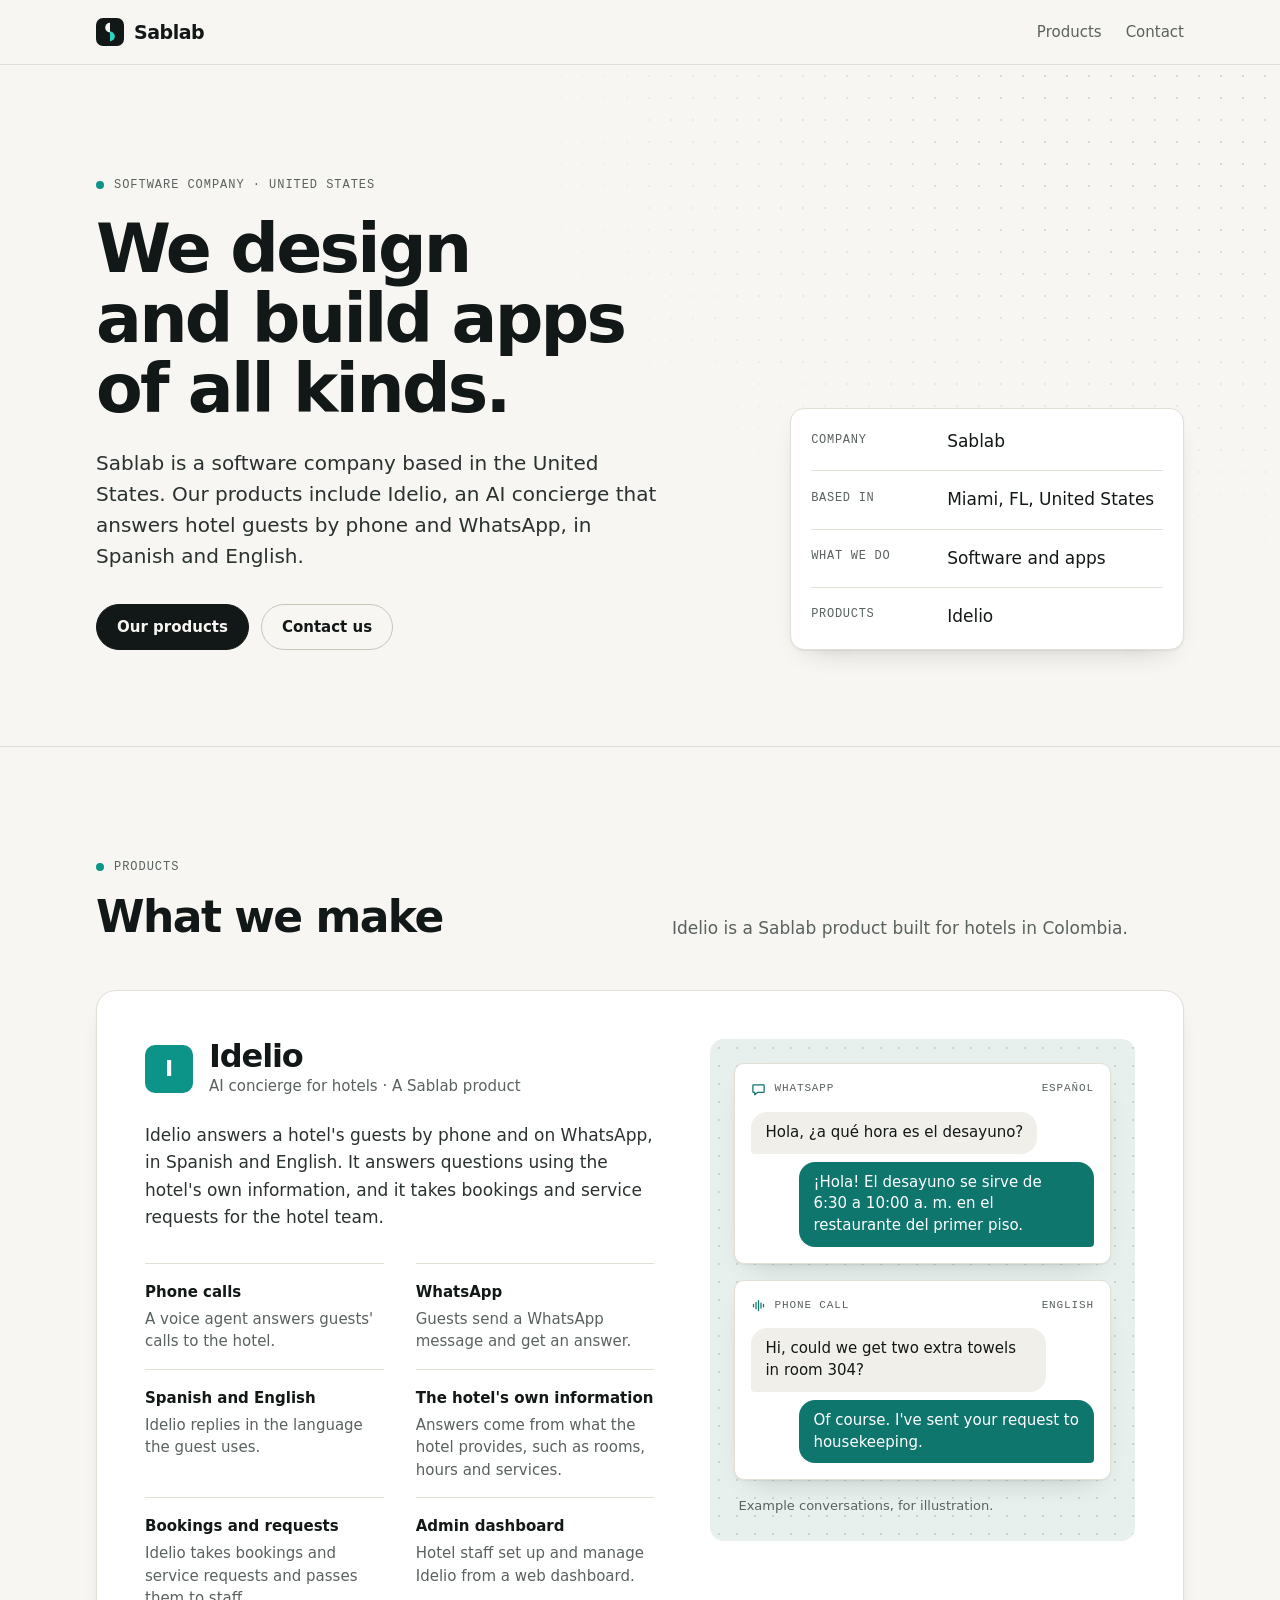
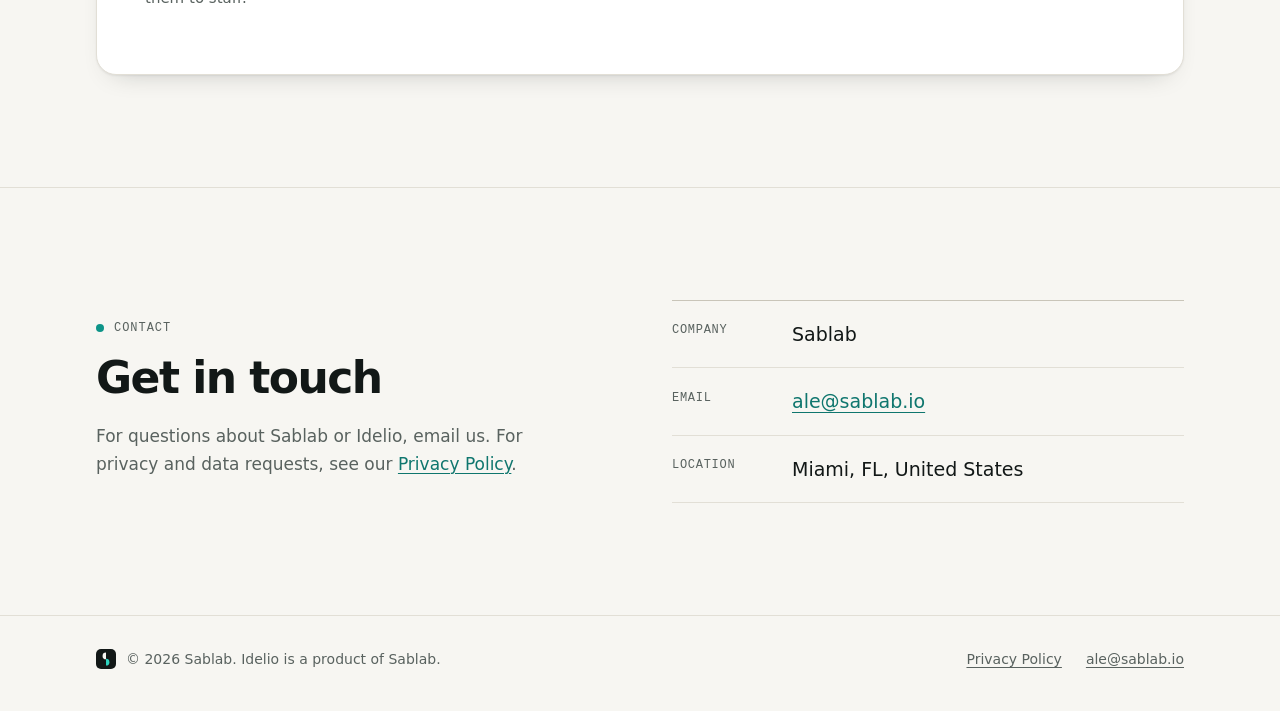
==== index.html @ 77390fae "feature: add sablab placeholder site" ====
<!doctype html>
<html lang="en">
<head>
  <meta charset="utf-8">
  <meta name="viewport" content="width=device-width, initial-scale=1">
  <title>Sablab | Software company</title>
  <meta name="description" content="Sablab is a software company based in the United States that designs and builds apps. Our products include Idelio, an AI concierge for hotels.">
  <link rel="canonical" href="https://sablab.io/">
  <meta name="color-scheme" content="light dark">
  <meta name="theme-color" content="#f7f6f2" media="(prefers-color-scheme: light)">
  <meta name="theme-color" content="#0d1211" media="(prefers-color-scheme: dark)">
  <meta property="og:type" content="website">
  <meta property="og:site_name" content="Sablab">
  <meta property="og:title" content="Sablab | Software company">
  <meta property="og:description" content="Sablab is a software company based in the United States that designs and builds apps. Our products include Idelio, an AI concierge for hotels.">
  <meta property="og:url" content="https://sablab.io/">
  <link rel="icon" href="favicon.svg" type="image/svg+xml">
  <link rel="stylesheet" href="styles.css">
</head>
<body>
  <a class="skip-link" href="#main">Skip to content</a>

  <header class="site-header">
    <div class="wrap header-inner">
      <a class="brand" href="index.html">
        <svg class="brand-mark" viewBox="0 0 32 32" aria-hidden="true" focusable="false">
          <rect class="mark-tile" width="32" height="32" rx="8"/>
          <path class="mark-top" d="M16 5.5a5.5 5.5 0 0 0 0 11z"/>
          <path class="mark-bottom" d="M16 15.5a5.5 5.5 0 0 1 0 11z"/>
        </svg>
        <span>Sablab</span>
      </a>
      <nav aria-label="Main">
        <ul class="nav-list">
          <li><a href="#idelio">Products</a></li>
          <li><a href="#contact">Contact</a></li>
        </ul>
      </nav>
    </div>
  </header>

  <main id="main">
    <section class="hero" aria-labelledby="hero-title">
      <div class="wrap hero-grid">
        <div>
          <p class="eyebrow">Software company · United States</p>
          <h1 id="hero-title">We design and build apps of all kinds.</h1>
          <p class="lede">Sablab is a software company based in the United States. Our products include Idelio, an AI concierge that answers hotel guests by phone and WhatsApp, in Spanish and English.</p>
          <div class="actions">
            <a class="button" href="#idelio">Our products</a>
            <a class="button button-quiet" href="#contact">Contact us</a>
          </div>
        </div>

        <dl class="facts" aria-label="Company details">
          <div><dt>Company</dt><dd>Sablab</dd></div>
          <div><dt>Based in</dt><dd>Miami, FL, United States</dd></div>
          <div><dt>What we do</dt><dd>Software and apps</dd></div>
          <div><dt>Products</dt><dd>Idelio</dd></div>
        </dl>
      </div>
    </section>

    <section id="idelio" class="section" aria-labelledby="products-title">
      <div class="wrap">
        <div class="section-head">
          <div>
            <p class="eyebrow">Products</p>
            <h2 id="products-title" class="section-title">What we make</h2>
          </div>
          <p class="section-intro">Idelio is a Sablab product built for hotels in Colombia.</p>
        </div>

        <article class="product" aria-labelledby="idelio-title">
          <div>
            <div class="product-id">
              <span class="idelio-mark" aria-hidden="true">I</span>
              <div>
                <h3 id="idelio-title" class="product-name">Idelio</h3>
                <p class="product-tagline"><span>AI concierge for hotels</span> <span>A Sablab product</span></p>
              </div>
            </div>

            <p class="product-desc">Idelio answers a hotel's guests by phone and on WhatsApp, in Spanish and English. It answers questions using the hotel's own information, and it takes bookings and service requests for the hotel team.</p>

            <ul class="features">
              <li>
                <strong class="feature-title">Phone calls</strong>
                <p>A voice agent answers guests' calls to the hotel.</p>
              </li>
              <li>
                <strong class="feature-title">WhatsApp</strong>
                <p>Guests send a WhatsApp message and get an answer.</p>
              </li>
              <li>
                <strong class="feature-title">Spanish and English</strong>
                <p>Idelio replies in the language the guest uses.</p>
              </li>
              <li>
                <strong class="feature-title">The hotel's own information</strong>
                <p>Answers come from what the hotel provides, such as rooms, hours and services.</p>
              </li>
              <li>
                <strong class="feature-title">Bookings and requests</strong>
                <p>Idelio takes bookings and service requests and passes them to staff.</p>
              </li>
              <li>
                <strong class="feature-title">Admin dashboard</strong>
                <p>Hotel staff set up and manage Idelio from a web dashboard.</p>
              </li>
            </ul>
          </div>

          <figure class="demo">
            <div class="thread">
              <p class="thread-label">
                <span class="thread-channel">
                  <svg viewBox="0 0 24 24" fill="none" stroke="currentColor" stroke-width="2" stroke-linejoin="round" aria-hidden="true" focusable="false"><path d="M4 4.5h16a1 1 0 0 1 1 1v10a1 1 0 0 1-1 1h-9l-5 4v-4H4a1 1 0 0 1-1-1v-10a1 1 0 0 1 1-1z"/></svg>
                  WhatsApp
                </span>
                <span>Español</span>
              </p>
              <p class="bubble bubble-guest"><span class="visually-hidden">Guest: </span>Hola, ¿a qué hora es el desayuno?</p>
              <p class="bubble bubble-agent"><span class="visually-hidden">Idelio: </span>¡Hola! El desayuno se sirve de 6:30 a 10:00&nbsp;a.&nbsp;m. en el restaurante del primer piso.</p>
            </div>

            <div class="thread">
              <p class="thread-label">
                <span class="thread-channel">
                  <svg viewBox="0 0 24 24" fill="none" stroke="currentColor" stroke-width="2" stroke-linecap="round" aria-hidden="true" focusable="false"><path d="M4 10v4M8 7v10M12 4v16M16 8v8M20 10v4"/></svg>
                  Phone call
                </span>
                <span>English</span>
              </p>
              <p class="bubble bubble-guest"><span class="visually-hidden">Guest: </span>Hi, could we get two extra towels in room 304?</p>
              <p class="bubble bubble-agent"><span class="visually-hidden">Idelio: </span>Of course. I've sent your request to housekeeping.</p>
            </div>

            <figcaption>Example conversations, for illustration.</figcaption>
          </figure>
        </article>
      </div>
    </section>

    <section id="contact" class="section" aria-labelledby="contact-title">
      <div class="wrap contact-grid">
        <div class="contact-copy">
          <p class="eyebrow">Contact</p>
          <h2 id="contact-title" class="section-title">Get in touch</h2>
          <p>For questions about Sablab or Idelio, email us. For privacy and data requests, see our <a href="privacy.html">Privacy Policy</a>.</p>
        </div>

        <address>
          <dl class="contact-list">
            <div><dt>Company</dt><dd>Sablab</dd></div>
            <div><dt>Email</dt><dd><a href="mailto:ale@sablab.io">ale@sablab.io</a></dd></div>
            <div><dt>Location</dt><dd>Miami, FL, United States</dd></div>
          </dl>
        </address>
      </div>
    </section>
  </main>

  <footer class="site-footer">
    <div class="wrap footer-inner">
      <div class="footer-brand">
        <svg class="brand-mark" viewBox="0 0 32 32" aria-hidden="true" focusable="false">
          <rect class="mark-tile" width="32" height="32" rx="8"/>
          <path class="mark-top" d="M16 5.5a5.5 5.5 0 0 0 0 11z"/>
          <path class="mark-bottom" d="M16 15.5a5.5 5.5 0 0 1 0 11z"/>
        </svg>
        <p>© 2026 Sablab. Idelio is a product of Sablab.</p>
      </div>
      <nav aria-label="Footer">
        <ul class="footer-links">
          <li><a href="privacy.html">Privacy Policy</a></li>
          <li><a href="mailto:ale@sablab.io">ale@sablab.io</a></li>
        </ul>
      </nav>
    </div>
  </footer>
</body>
</html>
---- styles.css ----
/* Sablab: shared styles for sablab.io */

/* ---------- Tokens ---------- */

:root {
  color-scheme: light dark;

  --bg: #f7f6f2;
  --surface: #ffffff;
  --surface-sunk: #efede6;
  --demo-bg: #e7f0ed;
  --ink: #121817;
  --text: #2a3230;
  --muted: #59625f;
  --rule: #e2dfd6;
  --rule-strong: #c9c5b9;
  --accent: #0f766e;
  --on-accent: #ffffff;
  --idelio: #0d9488;
  --dot: rgba(18, 24, 23, 0.13);
  --shadow: 0 1px 2px rgba(18, 24, 23, 0.06), 0 12px 28px -18px rgba(18, 24, 23, 0.3);

  --bubble-guest: #f1efe9;
  --bubble-agent: #0f766e;
  --bubble-agent-text: #ffffff;

  --mark-tile: #121817;
  --mark-top: #f7f6f2;
  --mark-bottom: #2dd4bf;

  --radius: 14px;
  --font-sans: system-ui, -apple-system, "Segoe UI", Roboto, "Helvetica Neue", Arial, sans-serif;
  --font-mono: ui-monospace, "SF Mono", SFMono-Regular, Menlo, Consolas, "Liberation Mono", monospace;
}

@media (prefers-color-scheme: dark) {
  :root {
    --bg: #0d1211;
    --surface: #151c1b;
    --surface-sunk: #111817;
    --demo-bg: #0f211e;
    --ink: #eef2f0;
    --text: #d3dad7;
    --muted: #97a29e;
    --rule: #232d2b;
    --rule-strong: #35413e;
    --accent: #4fd1c1;
    --on-accent: #0d1211;
    --dot: rgba(238, 242, 240, 0.09);
    --shadow: 0 1px 2px rgba(0, 0, 0, 0.4), 0 12px 28px -18px rgba(0, 0, 0, 0.8);

    --bubble-guest: #1e2726;
    --bubble-agent: #0f5f58;
    --bubble-agent-text: #effaf8;

    --mark-tile: #eef2f0;
    --mark-top: #0d1211;
    --mark-bottom: #0d9488;
  }
}

/* ---------- Base ---------- */

*,
*::before,
*::after {
  box-sizing: border-box;
}

html {
  -webkit-text-size-adjust: 100%;
  text-size-adjust: 100%;
  scroll-behavior: smooth;
}

@media (prefers-reduced-motion: reduce) {
  html {
    scroll-behavior: auto;
  }
}

body {
  margin: 0;
  background: var(--bg);
  color: var(--text);
  font-family: var(--font-sans);
  font-size: 1rem;
  line-height: 1.6;
  -webkit-font-smoothing: antialiased;
  -moz-osx-font-smoothing: grayscale;
}

@media (min-width: 720px) {
  body {
    font-size: 1.0625rem;
  }
}

h1,
h2,
h3 {
  margin: 0;
  color: var(--ink);
  font-weight: 600;
  line-height: 1.15;
  letter-spacing: -0.02em;
  text-wrap: balance;
}

p {
  margin: 0;
  text-wrap: pretty;
}

a {
  color: var(--accent);
  text-decoration-thickness: 1px;
  text-underline-offset: 0.2em;
}

a:hover {
  text-decoration-thickness: 2px;
}

:focus-visible {
  outline: 2px solid var(--accent);
  outline-offset: 3px;
  border-radius: 4px;
}

::selection {
  background: var(--accent);
  color: var(--on-accent);
}

address {
  font-style: normal;
}

.wrap {
  width: 100%;
  max-width: 72rem;
  margin-inline: auto;
  padding-inline: 1rem;
}

@media (min-width: 720px) {
  .wrap {
    padding-inline: 2rem;
  }
}

.visually-hidden {
  position: absolute;
  width: 1px;
  height: 1px;
  padding: 0;
  margin: -1px;
  overflow: hidden;
  clip: rect(0 0 0 0);
  white-space: nowrap;
  border: 0;
}

.skip-link {
  position: absolute;
  top: -4rem;
  left: 1rem;
  z-index: 10;
  padding: 0.5rem 0.875rem;
  border-radius: 8px;
  background: var(--ink);
  color: var(--bg);
  text-decoration: none;
}

.skip-link:focus {
  top: 1rem;
}

.eyebrow {
  display: flex;
  align-items: center;
  gap: 0.625rem;
  color: var(--muted);
  font-family: var(--font-mono);
  font-size: 0.75rem;
  letter-spacing: 0.08em;
  line-height: 1.4;
  text-transform: uppercase;
}

.eyebrow::before {
  content: "";
  flex: none;
  width: 0.5rem;
  height: 0.5rem;
  border-radius: 50%;
  background: var(--idelio);
}

/* ---------- Brand mark ---------- */

.mark-tile {
  fill: var(--mark-tile);
}

.mark-top {
  fill: var(--mark-top);
}

.mark-bottom {
  fill: var(--mark-bottom);
}

/* ---------- Header ---------- */

.site-header {
  border-bottom: 1px solid var(--rule);
}

.header-inner {
  display: flex;
  align-items: center;
  justify-content: space-between;
  gap: 1rem;
  min-height: 4rem;
}

.brand {
  display: inline-flex;
  align-items: center;
  gap: 0.625rem;
  color: var(--ink);
  font-size: 1.1875rem;
  font-weight: 650;
  letter-spacing: -0.025em;
  text-decoration: none;
}

.brand-mark {
  display: block;
  flex: none;
  width: 1.75rem;
  height: 1.75rem;
}

.nav-list {
  display: flex;
  gap: 1.5rem;
  margin: 0;
  padding: 0;
  list-style: none;
}

.nav-list a {
  color: var(--muted);
  font-size: 0.9375rem;
  text-decoration: none;
}

.nav-list a:hover {
  color: var(--ink);
}

/* ---------- Buttons ---------- */

.actions {
  display: flex;
  flex-wrap: wrap;
  gap: 0.75rem;
  margin-top: 2rem;
}

.button {
  display: inline-flex;
  align-items: center;
  justify-content: center;
  min-height: 2.875rem;
  padding: 0 1.25rem;
  border: 1px solid var(--ink);
  border-radius: 999px;
  background: var(--ink);
  color: var(--bg);
  font-size: 0.9375rem;
  font-weight: 550;
  text-decoration: none;
  transition: background-color 0.15s ease, border-color 0.15s ease, color 0.15s ease;
}

.button:hover {
  border-color: var(--accent);
  background: var(--accent);
  color: var(--on-accent);
}

.button-quiet {
  border-color: var(--rule-strong);
  background: transparent;
  color: var(--ink);
}

.button-quiet:hover {
  border-color: var(--ink);
  background: transparent;
  color: var(--ink);
}

/* ---------- Hero ---------- */

.hero {
  position: relative;
  overflow: hidden;
  padding-block: 3.5rem 3.5rem;
  border-bottom: 1px solid var(--rule);
}

.hero::before {
  content: "";
  position: absolute;
  inset: 0;
  background-image: radial-gradient(var(--dot) 1px, transparent 1.4px);
  background-size: 22px 22px;
  -webkit-mask-image: radial-gradient(ellipse 75% 95% at 90% 10%, #000 15%, transparent 70%);
  mask-image: radial-gradient(ellipse 75% 95% at 90% 10%, #000 15%, transparent 70%);
  pointer-events: none;
}

.hero-grid {
  position: relative;
  display: grid;
  gap: 2.5rem;
}

.hero h1 {
  max-width: 15ch;
  margin-top: 1.25rem;
  font-size: clamp(2.375rem, 1.5rem + 3.6vw, 4.25rem);
  line-height: 1.03;
  letter-spacing: -0.04em;
}

.lede {
  max-width: 36rem;
  margin-top: 1.5rem;
  font-size: clamp(1.0625rem, 1rem + 0.35vw, 1.25rem);
  line-height: 1.55;
}

.facts {
  margin: 0;
  padding: 0.25rem 1.25rem;
  border: 1px solid var(--rule);
  border-radius: var(--radius);
  background: var(--surface);
  box-shadow: var(--shadow);
}

.facts div {
  display: grid;
  grid-template-columns: 7.5rem minmax(0, 1fr);
  gap: 1rem;
  padding-block: 0.9375rem;
  border-bottom: 1px solid var(--rule);
}

.facts div:last-child {
  border-bottom: 0;
}

.facts dt,
.contact-list dt {
  padding-top: 0.2em;
  color: var(--muted);
  font-family: var(--font-mono);
  font-size: 0.75rem;
  letter-spacing: 0.06em;
  text-transform: uppercase;
}

.facts dd {
  margin: 0;
  color: var(--ink);
  font-weight: 500;
}

@media (min-width: 900px) {
  .hero {
    padding-block: 7rem 6rem;
  }

  .hero-grid {
    grid-template-columns: minmax(0, 1.6fr) minmax(0, 1fr);
    align-items: end;
    gap: 4rem;
  }
}

/* ---------- Sections ---------- */

.section {
  padding-block: 4.5rem;
}

.section + .section {
  border-top: 1px solid var(--rule);
}

.section-head {
  display: grid;
  gap: 1rem;
  margin-bottom: 2.5rem;
}

.section-title {
  margin-top: 1rem;
  font-size: clamp(1.875rem, 1.35rem + 1.9vw, 2.75rem);
  letter-spacing: -0.035em;
}

.section-intro {
  max-width: 34rem;
  color: var(--muted);
}

@media (min-width: 900px) {
  .section {
    padding-block: 7rem;
  }

  .section-head {
    grid-template-columns: minmax(0, 1fr) minmax(0, 1fr);
    align-items: end;
    gap: 4rem;
    margin-bottom: 3rem;
  }
}

/* ---------- Product ---------- */

.product {
  display: grid;
  gap: 2.5rem;
  padding: 1.25rem;
  border: 1px solid var(--rule);
  border-radius: calc(var(--radius) + 6px);
  background: var(--surface);
  box-shadow: var(--shadow);
}

.product-id {
  display: flex;
  align-items: center;
  gap: 1rem;
}

.idelio-mark {
  display: grid;
  flex: none;
  place-items: center;
  width: 3rem;
  height: 3rem;
  border-radius: 10px;
  background: var(--idelio);
  color: #ffffff;
  font-size: 1.375rem;
  font-weight: 700;
  line-height: 1;
}

.product-name {
  font-size: 2rem;
  letter-spacing: -0.035em;
  line-height: 1.1;
}

.product-tagline {
  margin-top: 0.125rem;
  color: var(--muted);
  font-size: 0.9375rem;
  line-height: 1.45;
}

.product-tagline span {
  display: block;
}

@media (min-width: 560px) {
  .product-tagline span {
    display: inline;
  }

  .product-tagline span + span::before {
    content: "· ";
  }
}

.product-desc {
  max-width: 34rem;
  margin-top: 1.5rem;
}

.features {
  display: grid;
  margin: 2rem 0 0;
  padding: 0;
  list-style: none;
}

.features li {
  padding-block: 1rem;
  border-top: 1px solid var(--rule);
}

.feature-title {
  display: block;
  color: var(--ink);
  font-size: 0.9375rem;
  font-weight: 600;
}

.features p {
  margin-top: 0.25rem;
  color: var(--muted);
  font-size: 0.9375rem;
  line-height: 1.5;
}

@media (min-width: 560px) {
  .features {
    grid-template-columns: repeat(2, minmax(0, 1fr));
    column-gap: 2rem;
  }
}

@media (min-width: 900px) {
  .product {
    grid-template-columns: minmax(0, 1.2fr) minmax(0, 1fr);
    gap: 3.5rem;
    padding: 3rem;
  }
}

/* ---------- Example conversations ---------- */

.demo {
  display: flex;
  flex-direction: column;
  gap: 0.75rem;
  margin: 0;
  padding: 0.625rem;
  border-radius: var(--radius);
  background-color: var(--demo-bg);
  background-image: radial-gradient(var(--dot) 1px, transparent 1.4px);
  background-size: 18px 18px;
}

.thread {
  display: flex;
  flex-direction: column;
  gap: 0.5rem;
  padding: 0.875rem;
  border: 1px solid var(--rule);
  border-radius: 10px;
  background: var(--surface);
  box-shadow: var(--shadow);
}

.thread-label {
  display: flex;
  align-items: center;
  justify-content: space-between;
  gap: 1rem;
  margin-bottom: 0.375rem;
  color: var(--muted);
  font-family: var(--font-mono);
  font-size: 0.6875rem;
  letter-spacing: 0.08em;
  text-transform: uppercase;
}

.thread-channel {
  display: inline-flex;
  align-items: center;
  gap: 0.5rem;
}

.thread-channel svg {
  display: block;
  width: 0.9375rem;
  height: 0.9375rem;
  color: var(--accent);
}

.bubble {
  max-width: 90%;
  padding: 0.625rem 0.875rem;
  border-radius: 16px;
  font-size: 0.9375rem;
  line-height: 1.45;
}

.bubble-guest {
  align-self: flex-start;
  border-bottom-left-radius: 4px;
  background: var(--bubble-guest);
  color: var(--ink);
}

.bubble-agent {
  align-self: flex-end;
  border-bottom-right-radius: 4px;
  background: var(--bubble-agent);
  color: var(--bubble-agent-text);
}

.demo figcaption {
  padding-inline: 0.25rem;
  color: var(--muted);
  font-size: 0.8125rem;
}

@media (min-width: 900px) {
  .demo {
    align-self: start;
    gap: 1rem;
    padding: 1.5rem;
  }

  .thread {
    padding: 1rem;
  }

  .bubble {
    max-width: 86%;
  }
}

/* ---------- Contact ---------- */

.contact-grid {
  display: grid;
  gap: 2.5rem;
}

.contact-copy p {
  max-width: 28rem;
  margin-top: 1.25rem;
  color: var(--muted);
}

.contact-list {
  margin: 0;
  border-top: 1px solid var(--rule-strong);
}

.contact-list div {
  display: grid;
  grid-template-columns: 6.5rem minmax(0, 1fr);
  gap: 1rem;
  padding-block: 1.125rem;
  border-bottom: 1px solid var(--rule);
}

.contact-list dd {
  margin: 0;
  color: var(--ink);
  font-size: 1.0625rem;
  overflow-wrap: anywhere;
}

@media (min-width: 900px) {
  .contact-grid {
    grid-template-columns: minmax(0, 1fr) minmax(0, 1fr);
    gap: 4rem;
  }

  .contact-list dd {
    font-size: 1.1875rem;
  }
}

/* ---------- Footer ---------- */

.site-footer {
  padding-block: 2rem 2.5rem;
  border-top: 1px solid var(--rule);
  color: var(--muted);
  font-size: 0.875rem;
}

.footer-inner {
  display: flex;
  flex-wrap: wrap;
  align-items: center;
  justify-content: space-between;
  gap: 1rem 2rem;
}

.footer-brand {
  display: flex;
  align-items: center;
  gap: 0.625rem;
}

.footer-brand .brand-mark {
  width: 1.25rem;
  height: 1.25rem;
}

.footer-links {
  display: flex;
  flex-wrap: wrap;
  gap: 0.5rem 1.5rem;
  margin: 0;
  padding: 0;
  list-style: none;
}

.footer-links a {
  color: var(--muted);
}

.footer-links a:hover {
  color: var(--ink);
}

/* ---------- Privacy policy ---------- */

.legal-head {
  padding-block: 3.5rem 2.5rem;
  border-bottom: 1px solid var(--rule);
}

.legal-head h1 {
  margin-top: 1.25rem;
  font-size: clamp(2.375rem, 1.6rem + 2.8vw, 3.75rem);
  line-height: 1.05;
  letter-spacing: -0.04em;
}

.legal-updated {
  margin-top: 1rem;
  color: var(--muted);
  font-family: var(--font-mono);
  font-size: 0.8125rem;
}

.legal-head .lede {
  max-width: 40rem;
}

.legal-layout {
  display: grid;
  gap: 2.5rem;
  padding-block: 2.5rem 5rem;
}

.toc {
  padding: 1.25rem;
  border: 1px solid var(--rule);
  border-radius: var(--radius);
  background: var(--surface);
}

.toc-title {
  color: var(--muted);
  font-family: var(--font-mono);
  font-size: 0.75rem;
  letter-spacing: 0.08em;
  text-transform: uppercase;
}

.toc ol {
  margin: 0.75rem 0 0;
  padding: 0;
  list-style: none;
  counter-reset: toc;
}

.toc li {
  counter-increment: toc;
}

.toc a {
  display: flex;
  gap: 0.75rem;
  padding-block: 0.3rem;
  color: var(--text);
  font-size: 0.9375rem;
  line-height: 1.4;
  text-decoration: none;
}

.toc a::before {
  content: counter(toc, decimal-leading-zero);
  flex: none;
  padding-top: 0.15em;
  color: var(--muted);
  font-family: var(--font-mono);
  font-size: 0.75rem;
}

.toc a:hover {
  color: var(--accent);
}

.prose {
  max-width: 42rem;
  counter-reset: section;
}

.prose section {
  scroll-margin-top: 1.5rem;
}

.prose section + section {
  margin-top: 2.5rem;
  padding-top: 2.5rem;
  border-top: 1px solid var(--rule);
}

.prose h2 {
  display: flex;
  align-items: baseline;
  gap: 0.875rem;
  font-size: 1.5rem;
  letter-spacing: -0.025em;
}

.prose .numbered h2::before {
  counter-increment: section;
  content: counter(section, decimal-leading-zero);
  flex: none;
  color: var(--accent);
  font-family: var(--font-mono);
  font-size: 0.8125rem;
  font-weight: 500;
  letter-spacing: 0;
}

.prose h3 {
  margin-top: 1.75rem;
  font-size: 1.0625rem;
  letter-spacing: -0.01em;
}

.prose p,
.prose ul,
.prose ol,
.prose dl {
  margin-top: 1rem;
}

.prose ul,
.prose ol {
  padding-left: 1.25rem;
}

.prose li + li {
  margin-top: 0.5rem;
}

.prose li::marker {
  color: var(--muted);
}

.prose strong {
  color: var(--ink);
  font-weight: 600;
}

.summary {
  padding: 1.5rem;
  border: 1px solid var(--rule);
  border-radius: var(--radius);
  background: var(--surface);
  box-shadow: var(--shadow);
}

.summary h2 {
  font-size: 1.25rem;
}

.defs {
  border-top: 1px solid var(--rule);
}

.defs div {
  display: grid;
  gap: 0.25rem;
  padding-block: 1rem;
  border-bottom: 1px solid var(--rule);
}

.defs dt {
  color: var(--muted);
  font-family: var(--font-mono);
  font-size: 0.75rem;
  letter-spacing: 0.06em;
  text-transform: uppercase;
}

.defs dd {
  margin: 0;
}

@media (min-width: 640px) {
  .defs div {
    grid-template-columns: 9rem minmax(0, 1fr);
    gap: 1.5rem;
  }

  .defs dt {
    padding-top: 0.3em;
  }
}

@media (min-width: 960px) {
  .legal-head {
    padding-block: 5.5rem 3.5rem;
  }

  .legal-layout {
    grid-template-columns: 15rem minmax(0, 1fr);
    gap: 4rem;
    padding-block: 3.5rem 7rem;
  }

  .toc {
    position: sticky;
    top: 2rem;
    align-self: start;
    padding: 0;
    border: 0;
    background: transparent;
  }

  .summary {
    padding: 2rem;
  }
}
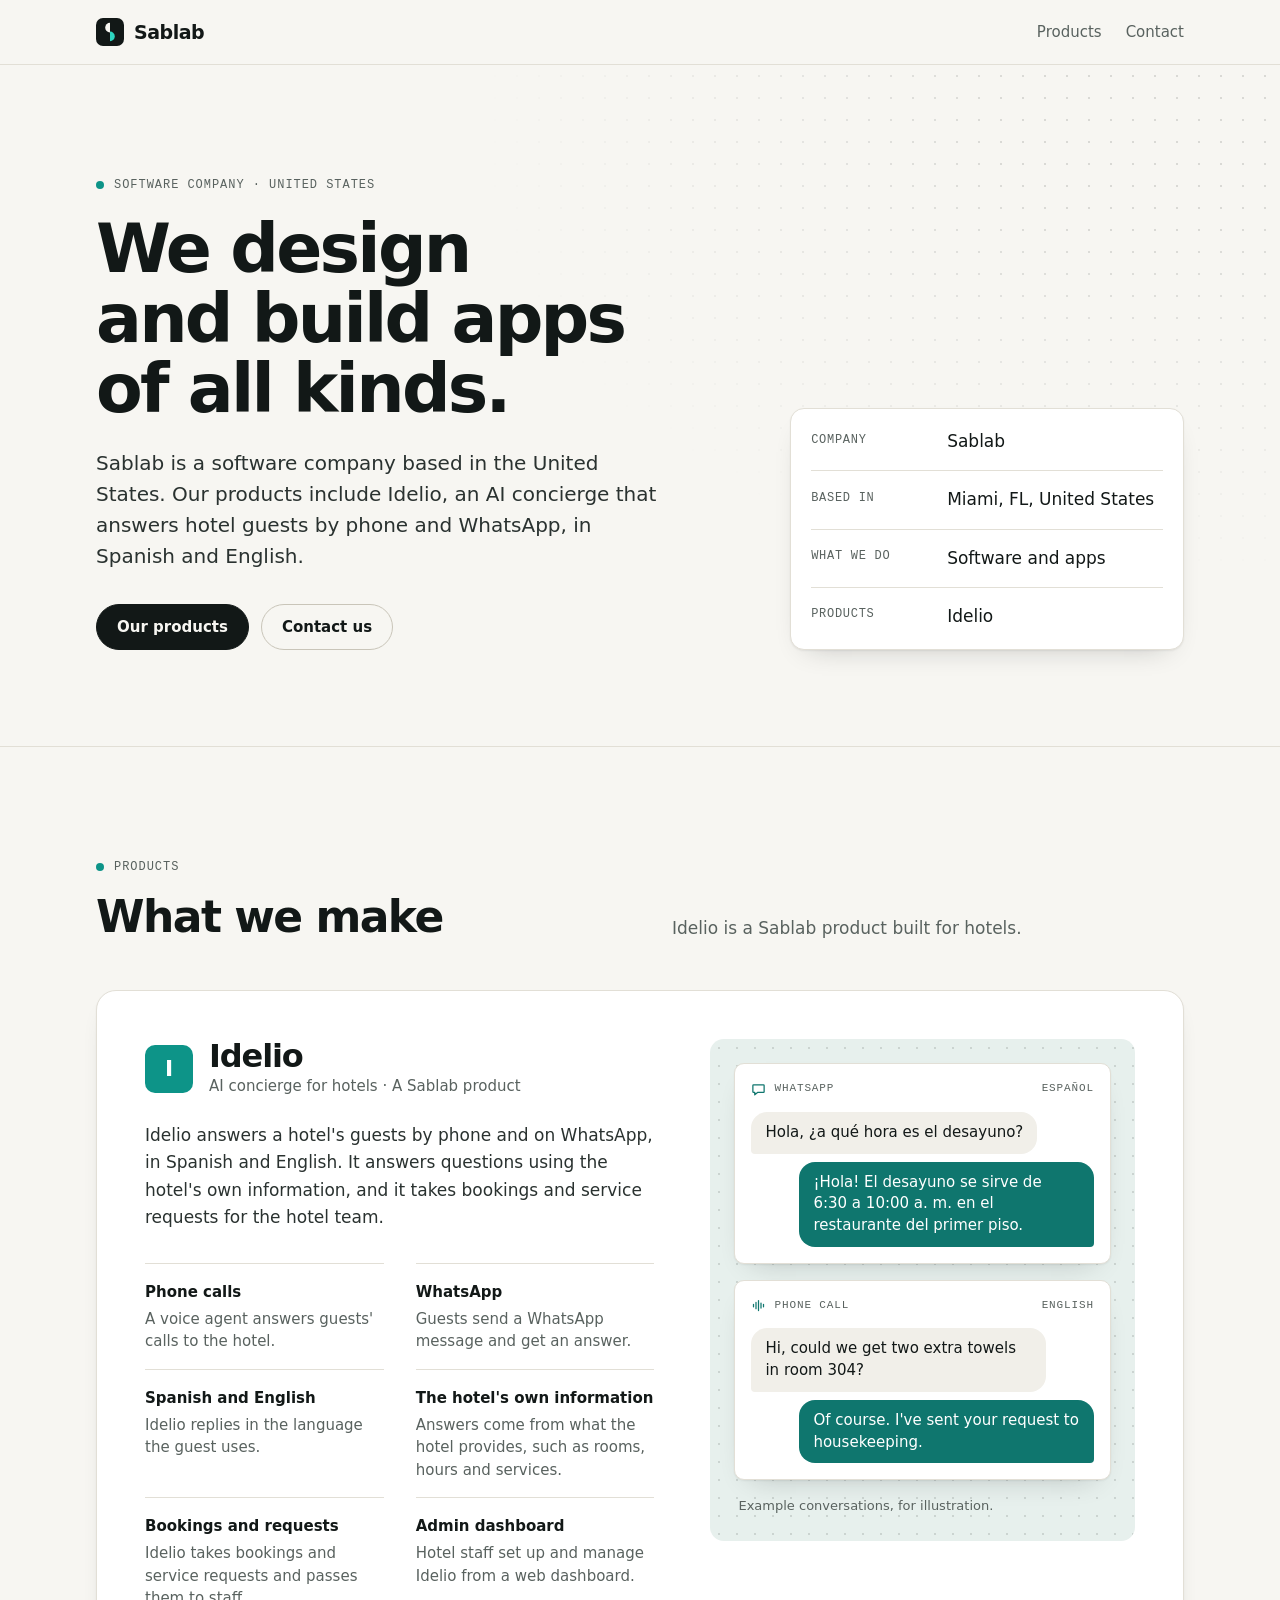
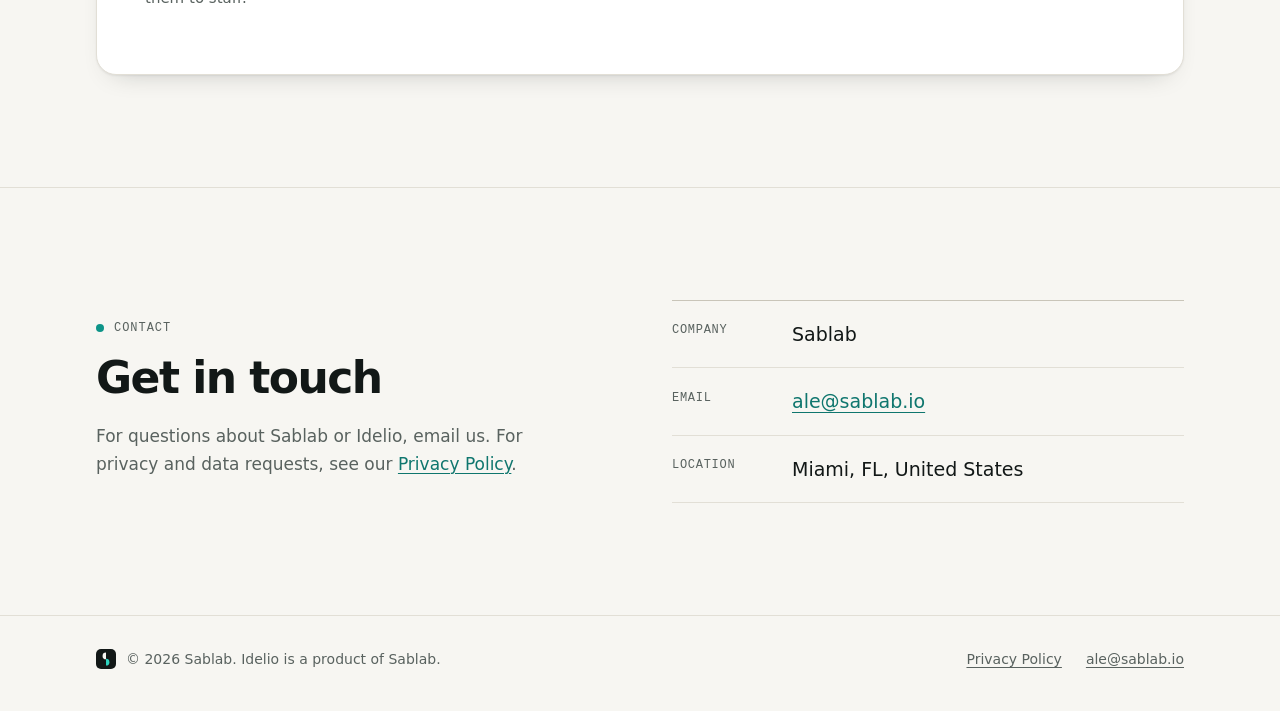
==== commit c5dbe4d4: "fix: remove country references from site copy" ====
--- a/index.html
+++ b/index.html
@@ -68,7 +68,7 @@
             <p class="eyebrow">Products</p>
             <h2 id="products-title" class="section-title">What we make</h2>
           </div>
-          <p class="section-intro">Idelio is a Sablab product built for hotels in Colombia.</p>
+          <p class="section-intro">Idelio is a Sablab product built for hotels.</p>
         </div>
 
         <article class="product" aria-labelledby="idelio-title">
